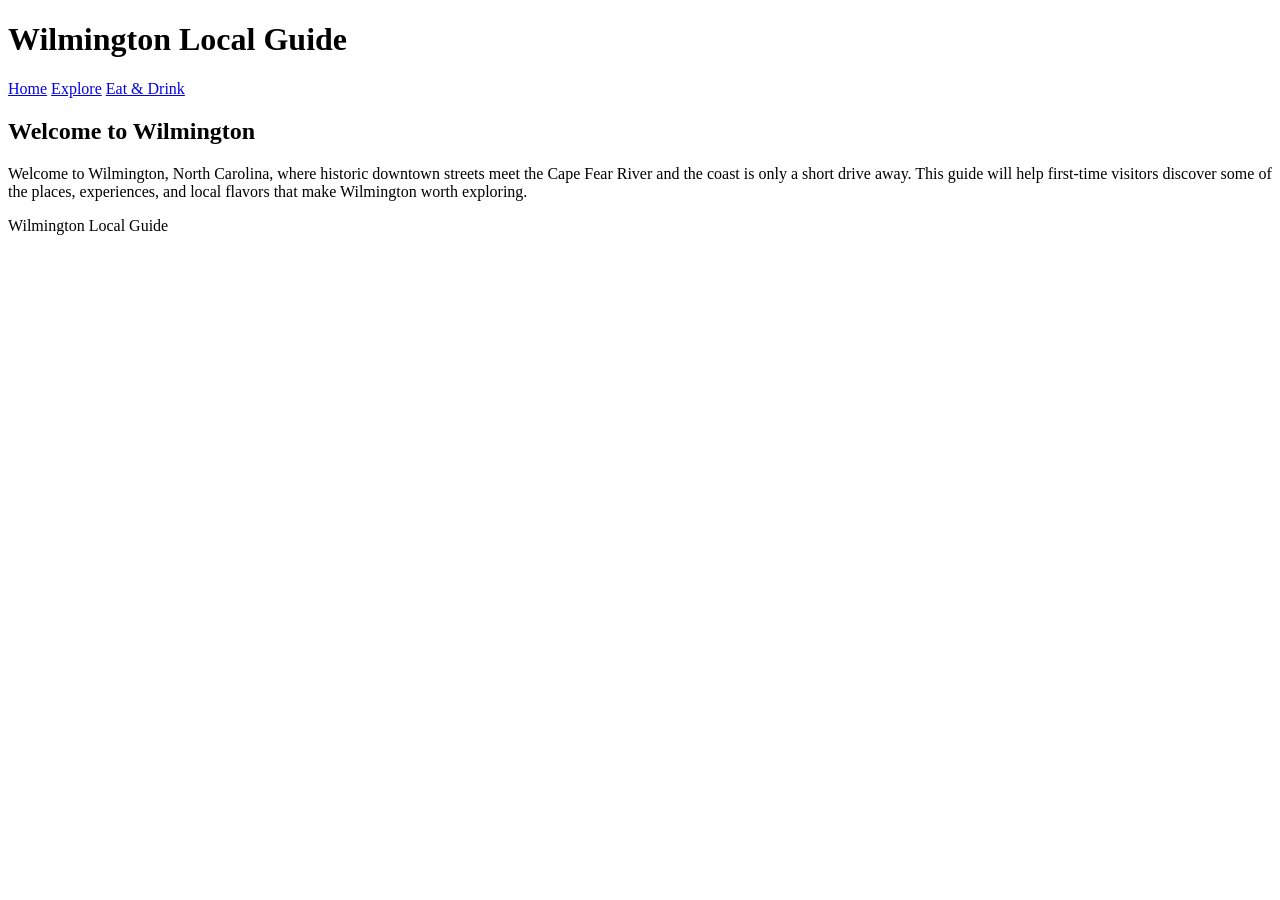
==== index.html @ c0d4bfe0 "Set up initial Wilmington Local Guide pages" ====
<!doctype html>
<html lang="en">
  <head>
    <meta charset="UTF-8" />
    <meta name="viewport" content="width=device-width, initial-scale=1.0" />
    <title>Wilmington Local Guide | Home</title>
  </head>

  <body>
    <header>
      <h1>Wilmington Local Guide</h1>

      <nav>
        <a href="index.html">Home</a>
        <a href="explore.html">Explore</a>
        <a href="eat.html">Eat &amp; Drink</a>
      </nav>
    </header>

    <main>
      <h2>Welcome to Wilmington</h2>
      <p>
        Welcome to Wilmington, North Carolina, where historic downtown streets
        meet the Cape Fear River and the coast is only a short drive away. This
        guide will help first-time visitors discover some of the places,
        experiences, and local flavors that make Wilmington worth exploring.
      </p>
    </main>

    <footer>
      <p>Wilmington Local Guide</p>
    </footer>
  </body>
</html>
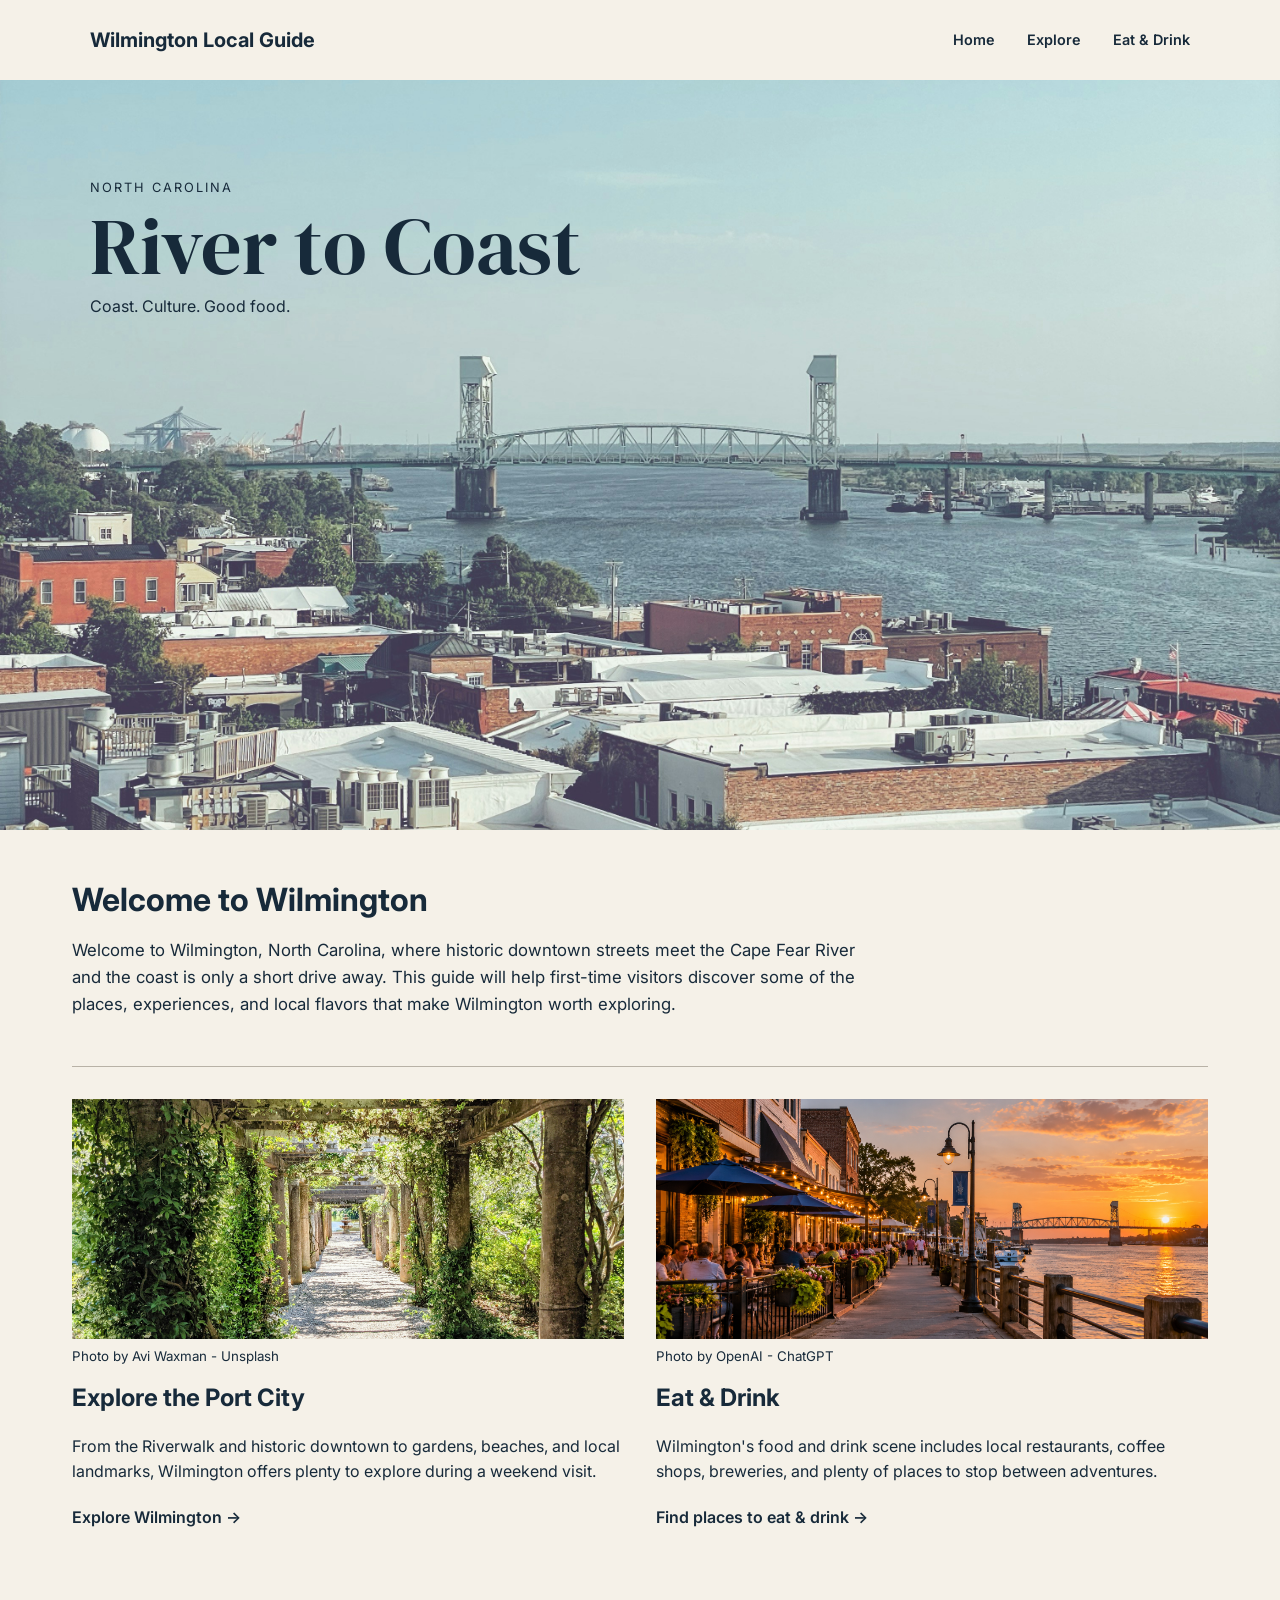
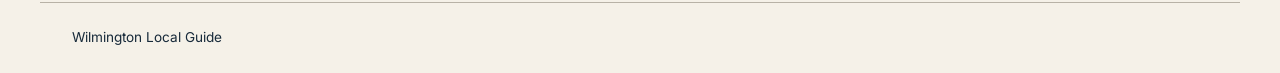
==== commit f33a2b83: "Add Explore and Eat & Drink pages" ====
--- a/index.html
+++ b/index.html
@@ -3,6 +3,14 @@
   <head>
     <meta charset="UTF-8" />
     <meta name="viewport" content="width=device-width, initial-scale=1.0" />
+    <link rel="preconnect" href="https://fonts.googleapis.com" />
+    <link rel="preconnect" href="https://fonts.gstatic.com" crossorigin />
+
+    <link
+      href="https://fonts.googleapis.com/css2?family=DM+Serif+Display&family=Inter:wght@400;500;600;700&display=swap"
+      rel="stylesheet"
+    />
+    <link rel="stylesheet" href="css/styles.css" />
     <title>Wilmington Local Guide | Home</title>
   </head>
 
@@ -18,13 +26,67 @@
     </header>
 
     <main>
-      <h2>Welcome to Wilmington</h2>
-      <p>
-        Welcome to Wilmington, North Carolina, where historic downtown streets
-        meet the Cape Fear River and the coast is only a short drive away. This
-        guide will help first-time visitors discover some of the places,
-        experiences, and local flavors that make Wilmington worth exploring.
-      </p>
+      <!-- Hero -->
+      <section class="hero">
+        <img
+          src="images/wilmington-hero.jpg"
+          alt="Downtown Wilmington and the Cape Fear River"
+        />
+
+        <div class="hero-text">
+          <p class="eyebrow">North Carolina</p>
+          <h1>River to Coast</h1>
+          <p>Coast. Culture. Good food.</p>
+        </div>
+      </section>
+
+      <!-- Home Content -->
+      <div class="content">
+        <!-- Introduction -->
+        <section class="intro">
+          <h2>Welcome to Wilmington</h2>
+          <p>
+            Welcome to Wilmington, North Carolina, where historic downtown
+            streets meet the Cape Fear River and the coast is only a short drive
+            away. This guide will help first-time visitors discover some of the
+            places, experiences, and local flavors that make Wilmington worth
+            exploring.
+          </p>
+        </section>
+
+        <!-- Page Previews -->
+        <div class="page-previews">
+          <section class="preview">
+            <img
+              src="images/airlie-gardens.jpg"
+              alt="Pergola Garden at Airlie Gardens in Wilmington"
+            />
+            <sub>Photo by Avi Waxman - Unsplash</a></sub>
+            <h2>Explore the Port City</h2>
+            <p>
+              From the Riverwalk and historic downtown to gardens, beaches, and
+              local landmarks, Wilmington offers plenty to explore during a
+              weekend visit.
+            </p>
+            <a href="explore.html">Explore Wilmington →</a>
+          </section>
+
+          <section class="preview">
+            <img
+              src="images/wilmington-riverwalk-dining.png"
+              alt="Outdoor dining along the Wilmington Riverwalk"
+            />
+            <sub>Photo by OpenAI - ChatGPT</a></sub>
+            <h2>Eat &amp; Drink</h2>
+            <p>
+              Wilmington's food and drink scene includes local restaurants,
+              coffee shops, breweries, and plenty of places to stop between
+              adventures.
+            </p>
+            <a href="eat.html">Find places to eat &amp; drink →</a>
+          </section>
+        </div>
+      </div>
     </main>
 
     <footer>
--- a/css/styles.css
+++ b/css/styles.css
@@ -0,0 +1,264 @@
+/* General Styles */
+
+* {
+  box-sizing: border-box;
+}
+
+body {
+  margin: 0;
+  background-color: #f5f1e8;
+  color: #172a3a;
+  font-family: "Inter", sans-serif;
+  line-height: 1.6;
+}
+
+main {
+  width: 100%;
+}
+
+img {
+  max-width: 100%;
+  height: auto;
+  display: block;
+}
+
+/* Header and Navigation */
+
+header {
+  height: 80px;
+  padding: 0 7%;
+  display: flex;
+  justify-content: space-between;
+  align-items: center;
+  background-color: #f5f1e8;
+}
+
+header h1 {
+  margin: 0;
+  font-size: 1.25rem;
+  line-height: 1;
+}
+
+nav {
+  display: flex;
+  gap: 32px;
+}
+
+nav a {
+  color: #172a3a;
+  text-decoration: none;
+  font-size: 0.9rem;
+  font-weight: 600;
+}
+
+nav a:hover {
+  text-decoration: underline;
+}
+
+/* Hero */
+
+.hero {
+  position: relative;
+  width: 100%;
+  height: 750px;
+  overflow: hidden;
+}
+
+.hero img {
+  width: 100%;
+  height: 100%;
+  object-fit: cover;
+  object-position: center 47%;
+  display: block;
+}
+
+.hero-text {
+  position: absolute;
+  top: 12%;
+  left: 7%;
+  color: #172a3a;
+}
+
+.hero-text h1 {
+  margin: 0;
+  font-family: "DM Serif Display", serif;
+  font-size: 5rem;
+  font-weight: 400;
+  line-height: 1;
+}
+
+.hero-text p {
+  margin: 8px 0;
+}
+
+.eyebrow {
+  text-transform: uppercase;
+  letter-spacing: 2px;
+  font-size: 0.8rem;
+}
+
+/* Main Content */
+
+.content {
+  max-width: 1200px;
+  margin: 0 auto;
+  padding: 40px 32px;
+}
+
+/* Home Introduction */
+
+.intro {
+  max-width: 800px;
+  margin-bottom: 48px;
+}
+
+.intro h2 {
+  margin-top: 4px;
+  margin-bottom: 12px;
+  font-size: 2rem;
+}
+
+.intro p:last-child {
+  margin: 0;
+  font-size: 1.05rem;
+}
+
+/* Page Previews */
+
+.page-previews {
+  display: flex;
+  gap: 32px;
+  border-top: 1px solid #b8b2a6;
+  padding-top: 32px;
+}
+
+.preview {
+  flex: 1;
+}
+
+.preview img {
+  width: 100%;
+  height: 240px;
+  object-fit: cover;
+}
+
+.preview h2 {
+  margin-top: 12px;
+  margin-bottom: 12px;
+  font-size: 1.5rem;
+}
+
+.preview p {
+  margin-bottom: 20px;
+}
+
+.preview a {
+  color: #172a3a;
+  font-weight: 600;
+  text-decoration: none;
+}
+
+.preview a:hover {
+  text-decoration: underline;
+}
+
+/* Explore Destinations */
+
+.intro h1 {
+  margin-top: 4px;
+  margin-bottom: 12px;
+  font-family: "DM Serif Display", serif;
+  font-size: 3rem;
+  font-weight: 400;
+  line-height: 1.1;
+}
+
+.destination {
+  display: flex;
+  gap: 48px;
+  align-items: center;
+  padding: 40px 0;
+  border-top: 1px solid #b8b2a6;
+}
+
+.destination.reverse {
+  flex-direction: row-reverse;
+}
+
+.destination img {
+  width: 55%;
+  height: 360px;
+  object-fit: cover;
+}
+
+.destination-text {
+  flex: 1;
+}
+
+.destination-text h2 {
+  margin-top: 4px;
+  margin-bottom: 12px;
+  font-size: 2rem;
+}
+
+.destination-text p {
+  margin-top: 0;
+}
+
+.photo-credit {
+  margin-top: 20px;
+  font-size: 0.75rem;
+}
+
+/* Eat & Drink */
+
+.food-previews {
+  display: flex;
+  flex-wrap: wrap;
+  gap: 32px;
+  border-top: 1px solid #b8b2a6;
+  padding-top: 32px;
+}
+
+.food-card {
+  width: calc(50% - 16px);
+}
+
+.food-card img {
+  width: 100%;
+  height: 280px;
+  object-fit: cover;
+}
+
+.food-card-content {
+  padding: 16px 0 32px;
+}
+
+.food-card-content h2 {
+  margin-top: 4px;
+  margin-bottom: 12px;
+  font-size: 1.75rem;
+}
+
+.food-card-content p {
+  margin-top: 0;
+}
+
+.photo-credit {
+  margin-top: 16px !important;
+  font-size: 0.75rem;
+}
+
+/* Footer */
+
+footer {
+  max-width: 1200px;
+  margin: 32px auto 0;
+  padding: 24px 32px;
+  border-top: 1px solid #b8b2a6;
+  font-size: 0.85rem;
+}
+
+footer p {
+  margin: 0;
+}
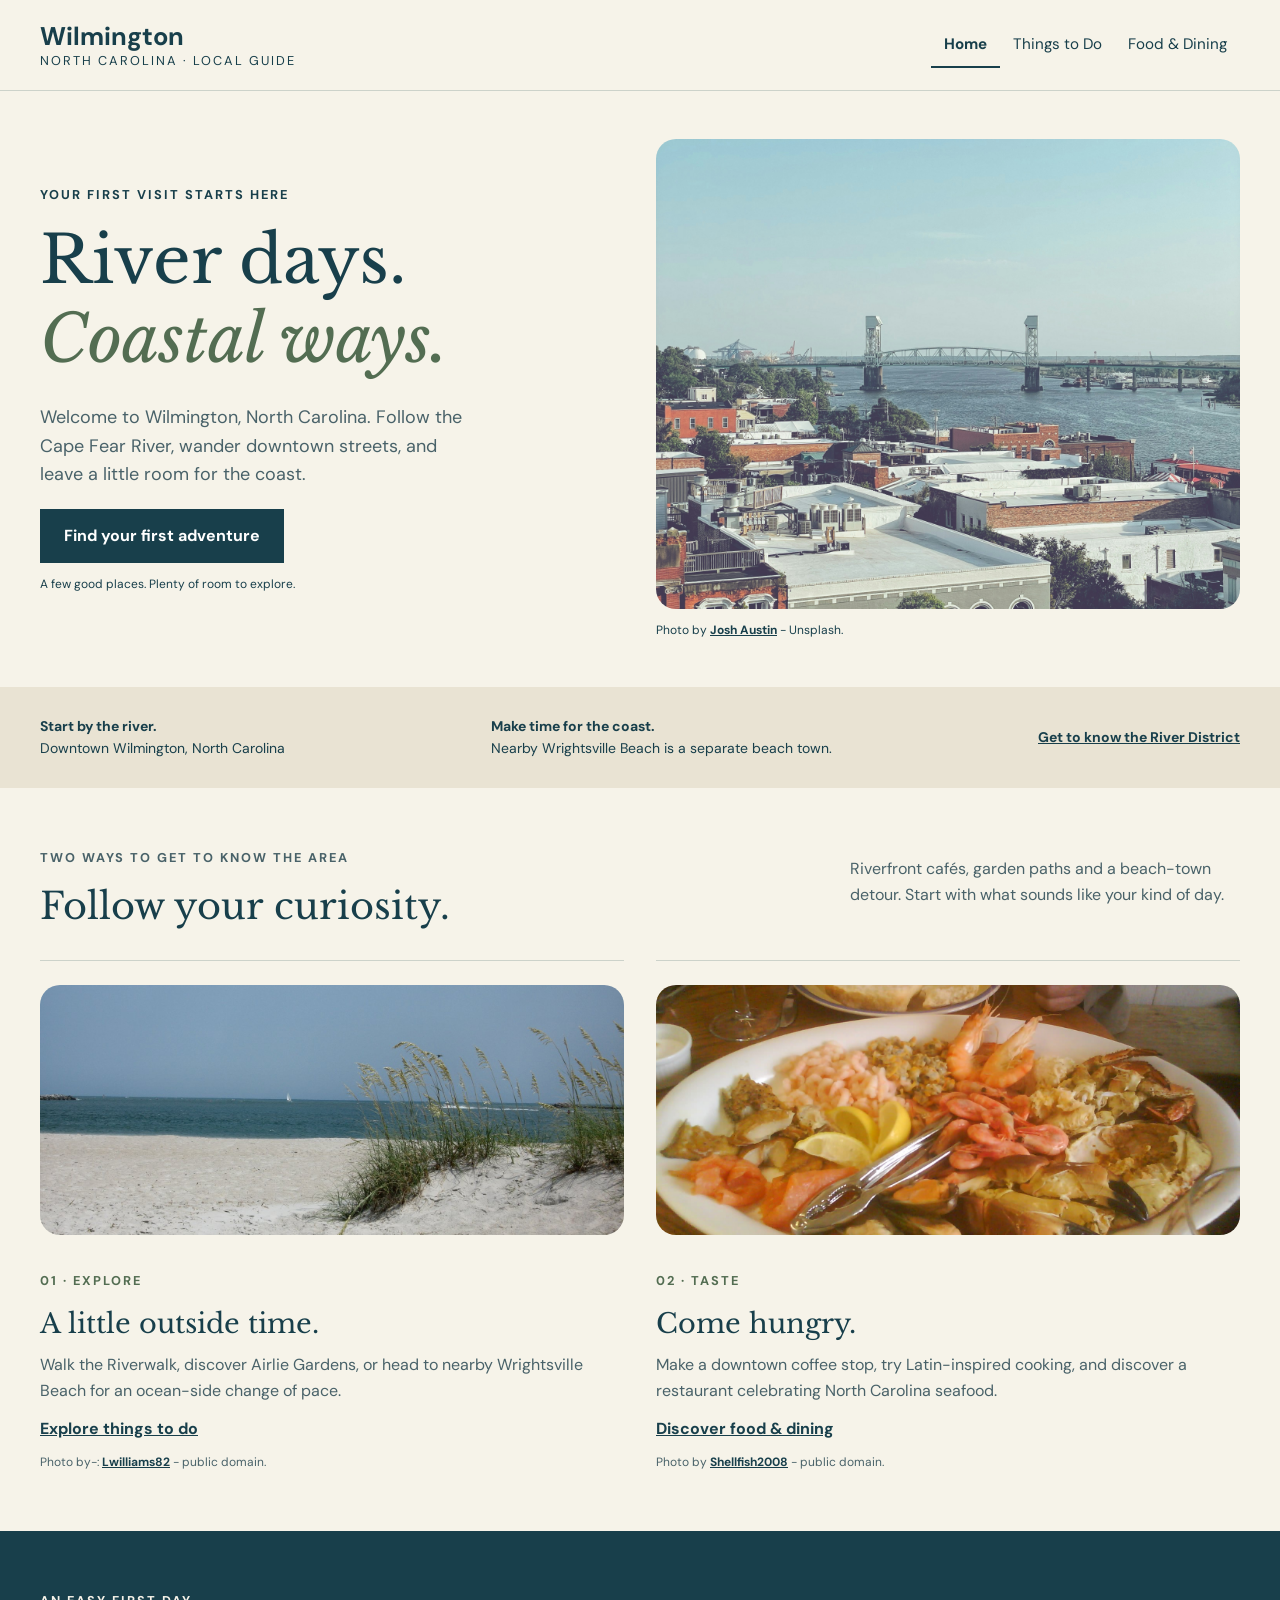
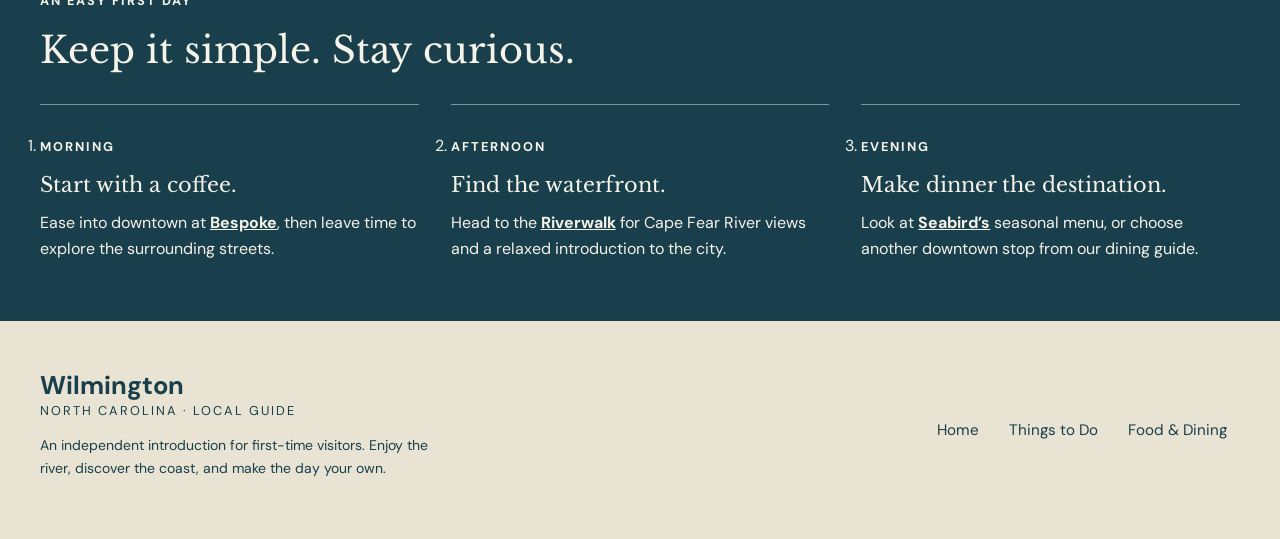
==== commit be29b075: "Module 10 - Progress Track Instructor Progress Check Milestone" ====
--- a/index.html
+++ b/index.html
@@ -3,94 +3,249 @@
   <head>
     <meta charset="UTF-8" />
     <meta name="viewport" content="width=device-width, initial-scale=1.0" />
+
     <link rel="preconnect" href="https://fonts.googleapis.com" />
     <link rel="preconnect" href="https://fonts.gstatic.com" crossorigin />
-
     <link
-      href="https://fonts.googleapis.com/css2?family=DM+Serif+Display&family=Inter:wght@400;500;600;700&display=swap"
+      href="https://fonts.googleapis.com/css2?family=DM+Sans:wght@400;500;600;700&family=Libre+Baskerville&display=swap"
       rel="stylesheet"
     />
+
+    <title>Wilmington Local Guide | Home</title>
     <link rel="stylesheet" href="css/styles.css" />
-    <title>Wilmington Local Guide | Home</title>
   </head>
 
   <body>
-    <header>
-      <h1>Wilmington Local Guide</h1>
-
-      <nav>
-        <a href="index.html">Home</a>
-        <a href="explore.html">Explore</a>
-        <a href="eat.html">Eat &amp; Drink</a>
-      </nav>
+    <!-- Header -->
+
+    <header class="site-header">
+      <div class="header-content">
+        <a class="brand" href="index.html">
+          Wilmington
+          <span>North Carolina · Local Guide</span>
+        </a>
+
+        <nav aria-label="Main navigation">
+          <ul>
+            <li><a class="current" href="index.html">Home</a></li>
+            <li><a href="explore.html">Things to Do</a></li>
+            <li><a href="eat.html">Food &amp; Dining</a></li>
+          </ul>
+        </nav>
+      </div>
     </header>
 
-    <main>
-      <!-- Hero -->
-      <section class="hero">
-        <img
-          src="images/wilmington-hero.jpg"
-          alt="Downtown Wilmington and the Cape Fear River"
-        />
-
+    <main id="main">
+      <!-- Hero Section -->
+
+      <section class="hero container">
         <div class="hero-text">
-          <p class="eyebrow">North Carolina</p>
-          <h1>River to Coast</h1>
-          <p>Coast. Culture. Good food.</p>
-        </div>
+          <p class="kicker">Your first visit starts here</p>
+
+          <h1>
+            River days.<br />
+            <em>Coastal ways.</em>
+          </h1>
+
+          <p>
+            Welcome to Wilmington, North Carolina. Follow the Cape Fear River,
+            wander downtown streets, and leave a little room for the coast.
+          </p>
+
+          <a class="button" href="explore.html"> Find your first adventure </a>
+
+          <p class="note">A few good places. Plenty of room to explore.</p>
+        </div>
+
+        <figure class="hero-image">
+          <img
+            src="images/wilmington-hero.jpg"
+            alt=""
+            width="2048"
+            height="1366"
+          />
+          <figcaption>
+            Photo by
+            <a
+              href="https://unsplash.com/photos/a-view-of-a-city-with-a-bridge-in-the-background-62YSwVA85OI"
+              >Josh Austin</a
+            >
+            - Unsplash.
+          </figcaption>
+        </figure>
       </section>
 
-      <!-- Home Content -->
-      <div class="content">
-        <!-- Introduction -->
-        <section class="intro">
-          <h2>Welcome to Wilmington</h2>
-          <p>
-            Welcome to Wilmington, North Carolina, where historic downtown
-            streets meet the Cape Fear River and the coast is only a short drive
-            away. This guide will help first-time visitors discover some of the
-            places, experiences, and local flavors that make Wilmington worth
-            exploring.
-          </p>
-        </section>
-
-        <!-- Page Previews -->
-        <div class="page-previews">
-          <section class="preview">
+      <!-- Information Strip -->
+
+      <div class="strip">
+        <div class="strip-content container">
+          <p>
+            <strong>Start by the river.</strong>
+            <span>Downtown Wilmington, North Carolina</span>
+          </p>
+
+          <p>
+            <strong>Make time for the coast.</strong>
+            <span>Nearby Wrightsville Beach is a separate beach town.</span>
+          </p>
+
+          <a
+            href="https://www.wilmingtonandbeaches.com/things-to-do/river-district/"
+          >
+            Get to know the River District
+          </a>
+        </div>
+      </div>
+
+      <!-- Explore and Dining -->
+
+      <section class="container">
+        <header class="section-header">
+          <div>
+            <p class="kicker">Two ways to get to know the area</p>
+            <h2>Follow your curiosity.</h2>
+          </div>
+
+          <p>
+            Riverfront cafés, garden paths and a beach-town detour. Start with
+            what sounds like your kind of day.
+          </p>
+        </header>
+
+        <div class="grid">
+          <div class="grid-item">
             <img
-              src="images/airlie-gardens.jpg"
-              alt="Pergola Garden at Airlie Gardens in Wilmington"
+              src="images/beach.jpg"
+              alt="Sea oats growing on sandy dunes at the southern tip of Wrightsville Beach"
+              width="1500"
+              height="791"
             />
-            <sub>Photo by Avi Waxman - Unsplash</a></sub>
-            <h2>Explore the Port City</h2>
-            <p>
-              From the Riverwalk and historic downtown to gardens, beaches, and
-              local landmarks, Wilmington offers plenty to explore during a
-              weekend visit.
+
+            <div class="grid-item-content">
+              <p class="kicker">01 · Explore</p>
+              <h3>A little outside time.</h3>
+
+              <p>
+                Walk the Riverwalk, discover Airlie Gardens, or head to nearby
+                Wrightsville Beach for an ocean-side change of pace.
+              </p>
+
+              <a href="explore.html">Explore things to do</a>
+            </div>
+
+            <p class="note">
+              Photo by-:
+              <a
+                href="https://commons.wikimedia.org/wiki/File:Wrightsville_Beach.jpg"
+                >Lwilliams82</a
+              >
+              - public domain.
             </p>
-            <a href="explore.html">Explore Wilmington →</a>
-          </section>
-
-          <section class="preview">
+          </div>
+
+          <div class="grid-item">
             <img
-              src="images/wilmington-riverwalk-dining.png"
-              alt="Outdoor dining along the Wilmington Riverwalk"
+              src="images/seafood.jpg"
+              alt="An illustrative platter of shrimp, mussels, crab and lemon"
+              width="1600"
+              height="1200"
             />
-            <sub>Photo by OpenAI - ChatGPT</a></sub>
-            <h2>Eat &amp; Drink</h2>
-            <p>
-              Wilmington's food and drink scene includes local restaurants,
-              coffee shops, breweries, and plenty of places to stop between
-              adventures.
+
+            <div class="grid-item-content">
+              <p class="kicker">02 · Taste</p>
+              <h3>Come hungry.</h3>
+
+              <p>
+                Make a downtown coffee stop, try Latin-inspired cooking, and
+                discover a restaurant celebrating North Carolina seafood.
+              </p>
+
+              <a href="eat.html">Discover food &amp; dining</a>
+            </div>
+
+            <p class="note">
+              Photo by
+              <a
+                href="https://commons.wikimedia.org/wiki/File:Seafood_on_platter.jpg"
+                >Shellfish2008</a
+              >
+              - public domain.
             </p>
-            <a href="eat.html">Find places to eat &amp; drink →</a>
-          </section>
+          </div>
+        </div>
+      </section>
+
+      <!-- Suggested First Day -->
+
+      <section class="band">
+        <div class="container">
+          <p class="kicker">An easy first day</p>
+          <h2>Keep it simple. Stay curious.</h2>
+
+          <ol>
+            <li>
+              <p class="kicker">Morning</p>
+              <h3>Start with a coffee.</h3>
+
+              <p>
+                Ease into downtown at
+                <a href="eat.html#bespoke">Bespoke</a>, then leave time to
+                explore the surrounding streets.
+              </p>
+            </li>
+
+            <li>
+              <p class="kicker">Afternoon</p>
+              <h3>Find the waterfront.</h3>
+
+              <p>
+                Head to the
+                <a href="explore.html#riverwalk">Riverwalk</a>
+                for Cape Fear River views and a relaxed introduction to the
+                city.
+              </p>
+            </li>
+
+            <li>
+              <p class="kicker">Evening</p>
+              <h3>Make dinner the destination.</h3>
+
+              <p>
+                Look at
+                <a href="eat.html#seabird">Seabird’s</a>
+                seasonal menu, or choose another downtown stop from our dining
+                guide.
+              </p>
+            </li>
+          </ol>
+        </div>
+      </section>
+    </main>
+
+    <!-- Footer -->
+
+    <footer class="site-footer">
+      <div class="footer-content container">
+        <div>
+          <a class="brand" href="index.html">
+            Wilmington
+            <span>North Carolina · Local Guide</span>
+          </a>
+
+          <p>
+            An independent introduction for first-time visitors. Enjoy the
+            river, discover the coast, and make the day your own.
+          </p>
+        </div>
+
+        <div>
+          <nav aria-label="Footer navigation">
+            <a href="index.html">Home</a>
+            <a href="explore.html">Things to Do</a>
+            <a href="eat.html">Food &amp; Dining</a>
+          </nav>
         </div>
       </div>
-    </main>
-
-    <footer>
-      <p>Wilmington Local Guide</p>
     </footer>
   </body>
 </html>
--- a/css/styles.css
+++ b/css/styles.css
@@ -1,193 +1,300 @@
 /* General Styles */
 
 * {
+  margin: 0;
+  padding: 0;
   box-sizing: border-box;
 }
 
 body {
-  margin: 0;
-  background-color: #f5f1e8;
-  color: #172a3a;
-  font-family: "Inter", sans-serif;
+  font-family: "DM Sans", Arial, sans-serif;
+  background-color: #f6f3e9;
+  color: #183f4b;
   line-height: 1.6;
 }
 
-main {
+a {
+  color: #183f4b;
+}
+
+a:hover {
+  color: #536d52;
+}
+
+img {
+  display: block;
   width: 100%;
-}
-
-img {
-  max-width: 100%;
-  height: auto;
+  height: 250px;
+  object-fit: cover;
+  border-radius: 20px;
+}
+
+ul {
+  list-style: none;
+}
+
+p {
+  max-width: 650px;
+  margin: 12px 0;
+}
+
+/* Headings */
+
+h1,
+h2,
+h3 {
+  font-family: "Libre Baskerville", Arial, sans-serif;
+  font-weight: normal;
+  line-height: 1.2;
+}
+
+h1 {
+  font-size: 3.6rem;
+  margin-bottom: 24px;
+}
+
+h1 em {
+  color: #536d52;
+}
+
+h2 {
+  font-size: 2.3rem;
+}
+
+h3 {
+  font-size: 1.7rem;
+  margin: 12px 0;
+}
+
+/* Page Layout */
+
+.container {
+  max-width: 1280px;
+  margin: 0 auto;
+  padding: 48px 40px;
+}
+
+/* Header */
+
+.site-header {
+  border-bottom: 1px solid #ccd2ca;
+}
+
+.header-content {
+  max-width: 1280px;
+  margin: 0 auto;
+  padding: 20px 40px;
+  display: flex;
+  justify-content: space-between;
+  align-items: center;
+}
+
+.brand {
+  display: inline-block;
+  font-size: 1.6rem;
+  font-weight: bold;
+  line-height: 1.3;
+  text-decoration: none;
+}
+
+.brand span {
   display: block;
-}
-
-/* Header and Navigation */
-
-header {
-  height: 80px;
-  padding: 0 7%;
-  display: flex;
-  justify-content: space-between;
-  align-items: center;
-  background-color: #f5f1e8;
-}
-
-header h1 {
-  margin: 0;
-  font-size: 1.25rem;
-  line-height: 1;
-}
-
-nav {
-  display: flex;
-  gap: 32px;
-}
-
-nav a {
-  color: #172a3a;
-  text-decoration: none;
-  font-size: 0.9rem;
-  font-weight: 600;
-}
-
-nav a:hover {
-  text-decoration: underline;
-}
-
-/* Hero */
-
-.hero {
-  position: relative;
-  width: 100%;
-  height: 750px;
-  overflow: hidden;
-}
-
-.hero img {
-  width: 100%;
-  height: 100%;
-  object-fit: cover;
-  object-position: center 47%;
-  display: block;
-}
-
-.hero-text {
-  position: absolute;
-  top: 12%;
-  left: 7%;
-  color: #172a3a;
-}
-
-.hero-text h1 {
-  margin: 0;
-  font-family: "DM Serif Display", serif;
-  font-size: 5rem;
-  font-weight: 400;
-  line-height: 1;
-}
-
-.hero-text p {
-  margin: 8px 0;
-}
-
-.eyebrow {
+  font-size: 0.8rem;
+  font-weight: normal;
   text-transform: uppercase;
   letter-spacing: 2px;
+}
+
+/* Navigation */
+
+nav ul {
+  display: flex;
+}
+
+nav a {
+  display: inline-block;
+  padding: 10px 13px;
+  font-size: 0.95rem;
+  text-decoration: none;
+}
+
+.current {
+  border-bottom: 2px solid #183f4b;
+  font-weight: bold;
+}
+
+/* Hero Section */
+
+.hero {
+  display: flex;
+  align-items: center;
+  gap: 32px;
+}
+
+.hero-text,
+.hero-image {
+  flex: 1;
+  min-width: 0;
+}
+
+.hero h1 {
+  font-size: 4.1rem;
+}
+
+.hero-text h1 {
+  margin-bottom: 24px;
+}
+
+.hero-text h1 + p {
+  max-width: 440px;
+  font-size: 1.125rem;
+  color: #496269;
+}
+
+.hero img {
+  height: 470px;
+}
+
+figcaption,
+.note {
+  font-size: 0.75rem;
+  line-height: 1.5;
+  margin-top: 12px;
+}
+
+/* Labels and Buttons */
+
+.kicker {
+  display: block;
+  margin-bottom: 16px;
   font-size: 0.8rem;
-}
-
-/* Main Content */
-
-.content {
-  max-width: 1200px;
-  margin: 0 auto;
-  padding: 40px 32px;
-}
-
-/* Home Introduction */
-
-.intro {
-  max-width: 800px;
-  margin-bottom: 48px;
-}
-
-.intro h2 {
-  margin-top: 4px;
-  margin-bottom: 12px;
-  font-size: 2rem;
-}
-
-.intro p:last-child {
-  margin: 0;
-  font-size: 1.05rem;
-}
-
-/* Page Previews */
-
-.page-previews {
-  display: flex;
-  gap: 32px;
-  border-top: 1px solid #b8b2a6;
-  padding-top: 32px;
-}
-
-.preview {
-  flex: 1;
-}
-
-.preview img {
-  width: 100%;
-  height: 240px;
-  object-fit: cover;
-}
-
-.preview h2 {
-  margin-top: 12px;
-  margin-bottom: 12px;
-  font-size: 1.5rem;
-}
-
-.preview p {
-  margin-bottom: 20px;
-}
-
-.preview a {
-  color: #172a3a;
-  font-weight: 600;
+  font-weight: bold;
+  text-transform: uppercase;
+  letter-spacing: 2px;
+}
+
+.button {
+  display: inline-block;
+  margin-top: 8px;
+  padding: 14px 24px;
+  background-color: #183f4b;
+  color: white;
+  font-weight: bold;
   text-decoration: none;
 }
 
-.preview a:hover {
-  text-decoration: underline;
-}
-
-/* Explore Destinations */
-
-.intro h1 {
-  margin-top: 4px;
-  margin-bottom: 12px;
-  font-family: "DM Serif Display", serif;
-  font-size: 3rem;
-  font-weight: 400;
-  line-height: 1.1;
+.button:hover {
+  background-color: #536d52;
+  color: white;
+}
+
+/* Information Strip */
+
+.strip {
+  background-color: #e9e3d3;
+}
+
+.strip-content {
+  display: flex;
+  justify-content: space-between;
+  align-items: center;
+  padding-top: 16px;
+  padding-bottom: 16px;
+  font-size: 0.875rem;
+}
+
+.strip span {
+  display: block;
+}
+
+/* Explore and Dining Section */
+
+.section-header {
+  display: flex;
+  justify-content: space-between;
+  align-items: center;
+  gap: 32px;
+  margin-bottom: 32px;
+}
+
+.section-header p {
+  max-width: 390px;
+  color: #496269;
+}
+
+.grid {
+  display: grid;
+  grid-template-columns: 1fr 1fr;
+  gap: 32px;
+}
+
+.grid-item {
+  border-top: 1px solid #ccd2ca;
+  padding-top: 24px;
+}
+
+.grid-item-content {
+  padding-top: 24px;
+}
+
+.grid p {
+  color: #496269;
+}
+
+.grid .kicker {
+  color: #536d52;
+}
+
+main a {
+  font-weight: bold;
+}
+
+/* First Day Section */
+
+.band {
+  background-color: #183f4b;
+  color: #f6f3e9;
+}
+
+.band a {
+  color: #f6f3e9;
+}
+
+.band a:focus {
+  color: #183f4b;
+}
+
+ol {
+  display: grid;
+  grid-template-columns: repeat(3, 1fr);
+  gap: 32px;
+  margin-top: 32px;
+}
+
+ol li {
+  border-top: 1px solid #78999b;
+  padding-top: 16px;
+}
+
+ol h3 {
+  font-size: 1.3rem;
+}
+
+/* Explore Page */
+
+.explore-intro h1 {
+  margin-bottom: 24px;
 }
 
 .destination {
   display: flex;
+  align-items: center;
   gap: 48px;
-  align-items: center;
-  padding: 40px 0;
-  border-top: 1px solid #b8b2a6;
-}
-
-.destination.reverse {
-  flex-direction: row-reverse;
 }
 
 .destination img {
-  width: 55%;
-  height: 360px;
+  width: 50%;
+  height: 350px;
   object-fit: cover;
 }
 
@@ -196,69 +303,48 @@
 }
 
 .destination-text h2 {
-  margin-top: 4px;
-  margin-bottom: 12px;
-  font-size: 2rem;
+  margin-bottom: 20px;
 }
 
 .destination-text p {
-  margin-top: 0;
+  color: #496269;
+}
+
+.destination-text .kicker {
+  color: #536d52;
+}
+
+.reverse {
+  flex-direction: row-reverse;
 }
 
 .photo-credit {
+  font-size: 0.75rem;
   margin-top: 20px;
-  font-size: 0.75rem;
-}
-
-/* Eat & Drink */
-
-.food-previews {
-  display: flex;
-  flex-wrap: wrap;
-  gap: 32px;
-  border-top: 1px solid #b8b2a6;
-  padding-top: 32px;
-}
-
-.food-card {
-  width: calc(50% - 16px);
-}
-
-.food-card img {
-  width: 100%;
-  height: 280px;
-  object-fit: cover;
-}
-
-.food-card-content {
-  padding: 16px 0 32px;
-}
-
-.food-card-content h2 {
-  margin-top: 4px;
-  margin-bottom: 12px;
-  font-size: 1.75rem;
-}
-
-.food-card-content p {
-  margin-top: 0;
-}
-
-.photo-credit {
-  margin-top: 16px !important;
-  font-size: 0.75rem;
 }
 
 /* Footer */
 
-footer {
-  max-width: 1200px;
-  margin: 32px auto 0;
-  padding: 24px 32px;
-  border-top: 1px solid #b8b2a6;
-  font-size: 0.85rem;
+.site-footer {
+  background-color: #e9e3d3;
+}
+
+.footer-content {
+  display: flex;
+  justify-content: space-between;
+  align-items: center;
+  gap: 32px;
 }
 
 footer p {
-  margin: 0;
-}
+  max-width: 420px;
+  font-size: 0.875rem;
+}
+
+/* Media Queries */
+
+@media (max-width: 768px) {
+  .hero {
+    flex-direction: column;
+  }
+}
